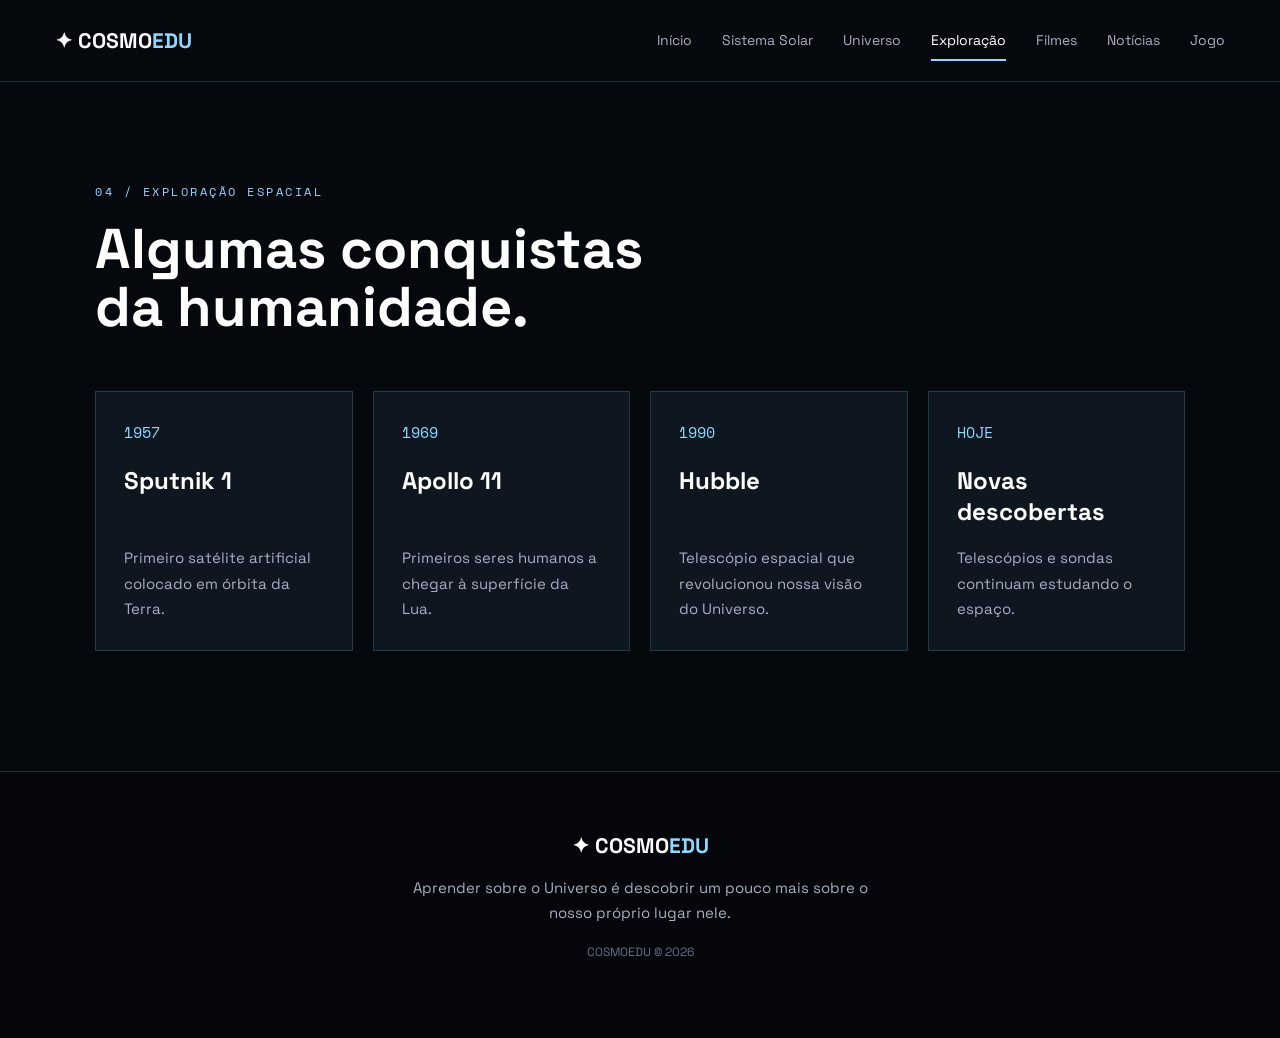
==== exploracao.html @ 3d1fa3d5 "Coloquei em paginas+mudança do Css" ====
<!DOCTYPE html>
<html lang="pt-BR"><head><meta charset="UTF-8"><meta name="viewport" content="width=device-width, initial-scale=1.0">
<meta name="description" content="CosmoEdu: conheça conquistas marcantes da exploração espacial, do Sputnik às novas descobertas.">
<title>Exploração Espacial | CosmoEdu</title>
<link rel="preconnect" href="https://fonts.googleapis.com"><link rel="preconnect" href="https://fonts.gstatic.com" crossorigin>
<link href="https://fonts.googleapis.com/css2?family=Space+Grotesk:wght@300..700&family=Space+Mono:ital,wght@0,400;0,700;1,400&display=swap" rel="stylesheet">
<link rel="stylesheet" href="css/exploracao.css"></head><body>
<header><a class="logo" href="index.html">✦ COSMO<span>EDU</span></a><nav><a class="" href="index.html">Início</a><a class="" href="sistema-solar.html">Sistema Solar</a><a class="" href="universo.html">Universo</a><a class="active" href="exploracao.html">Exploração</a><a class="" href="filmes.html">Filmes</a><a class="" href="noticias.html">Notícias</a><a class="" href="jogo.html">Jogo</a></nav></header>
<main><section class="exploracao" id="exploracao">
    <div class="titulo"><p class="azul">04 / EXPLORAÇÃO ESPACIAL</p><h2>Algumas conquistas<br>da humanidade.</h2></div>
    <div class="conquistas">
        <div><p class="ano">1957</p><h3>Sputnik 1</h3><p>Primeiro satélite artificial colocado em órbita da Terra.</p></div>
        <div><p class="ano">1969</p><h3>Apollo 11</h3><p>Primeiros seres humanos a chegar à superfície da Lua.</p></div>
        <div><p class="ano">1990</p><h3>Hubble</h3><p>Telescópio espacial que revolucionou nossa visão do Universo.</p></div>
        <div><p class="ano">HOJE</p><h3>Novas descobertas</h3><p>Telescópios e sondas continuam estudando o espaço.</p></div>
    </div>
</section></main>
<footer><div class="logo">✦ COSMO<span>EDU</span></div><p>Aprender sobre o Universo é descobrir um pouco mais sobre o nosso próprio lugar nele.</p><p class="rodape">COSMOEDU © 2026</p></footer>
</body></html>
---- css/exploracao.css ----
* {
    margin: 0;
    padding: 0;
    box-sizing: border-box;
}

html {
    scroll-behavior: smooth;
}

body {
    background: #05080d;
    color: #fff;
    font-family: "Space Grotesk", Arial, sans-serif;
    min-width: 1000px;
}

a {
    text-decoration: none;
    color: inherit;
}

p {
    color: #a8afc2;
    font-size: 16px;
    line-height: 1.7;
}

.azul {
    color: #8fd7ff;
    font-size: 12px;
    letter-spacing: 2.5px;
    font-family: "Space Mono", monospace;
}

header {
    height: 82px;
    padding: 0 55px;
    background: #05080d;
    border-bottom: 1px solid #20303d;

    display: flex;
    align-items: center;
    justify-content: space-between;

    position: sticky;
    top: 0;
    z-index: 10;
}

.logo {
    font-size: 21px;
    font-weight: 700;
}

.logo span {
    color: #8fd7ff;
}

nav {
    display: flex;
    gap: 30px;
}

nav a {
    color: #a8afc2;
    font-size: 14px;
    padding: 10px 0;
}

nav a:hover,
nav a.active {
    color: #fff;
}

nav a.active {
    border-bottom: 2px solid #8fd7ff;
}

main {
    width: 1160px;
    margin: auto;
}

.exploracao {
    padding: 100px 35px 120px;
}

.titulo {
    margin-bottom: 55px;
}

.titulo h2 {
    font-size: 56px;
    line-height: 1.03;
    margin-top: 18px;
}

.conquistas {
    display: grid;
    grid-template-columns: repeat(4, 1fr);
    gap: 20px;
}

.conquistas div {
    min-height: 260px;
    padding: 28px;
    background: #0e1720;
    border: 1px solid #263946;

    transition: 0.25s;

    display: flex;
    flex-direction: column;
}

.conquistas div:hover {
    border-color: #6ec8f3;
    transform: translateY(-7px);
}

.ano {
    color: #8fd7ff;
    font-family: "Space Mono", monospace;
    font-size: 15px;
}

.conquistas h3 {
    font-size: 24px;
    margin: 20px 0 12px;
}

.conquistas div > p:last-child {
    margin-top: auto;
    font-size: 15px;
}

footer {
    padding: 60px 20px;
    text-align: center;
    background: #04060b;
    border-top: 1px solid #20303d;
}

footer p {
    max-width: 500px;
    margin: 16px auto;
    font-size: 15px;
}

.rodape {
    color: #697186;
    font-size: 12px;
}
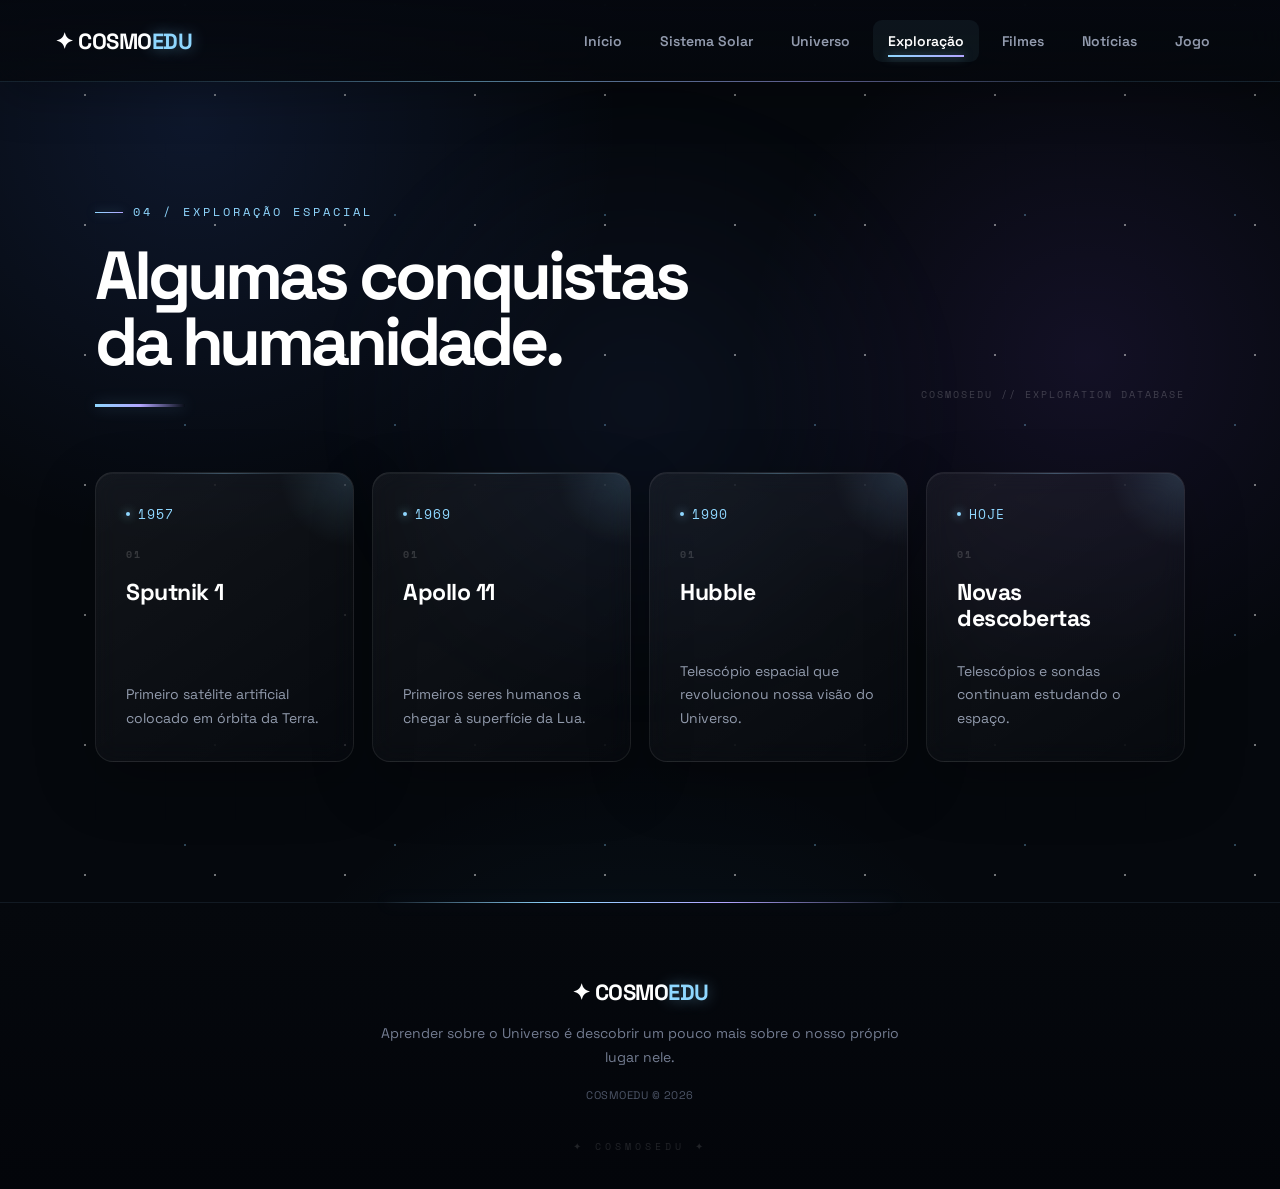
==== commit 9d5fbe3b: "Finalização do site (INCOMPLETA)" ====
--- a/exploracao.html
+++ b/exploracao.html
@@ -1,19 +1,35 @@
 <!DOCTYPE html>
+
 <html lang="pt-BR"><head><meta charset="UTF-8"><meta name="viewport" content="width=device-width, initial-scale=1.0">
-<meta name="description" content="CosmoEdu: conheça conquistas marcantes da exploração espacial, do Sputnik às novas descobertas.">
+
+    <meta name="description" content="CosmoEdu: conheça conquistas marcantes da exploração espacial, do Sputnik às novas descobertas.">
+
 <title>Exploração Espacial | CosmoEdu</title>
+
+
 <link rel="preconnect" href="https://fonts.googleapis.com"><link rel="preconnect" href="https://fonts.gstatic.com" crossorigin>
+
 <link href="https://fonts.googleapis.com/css2?family=Space+Grotesk:wght@300..700&family=Space+Mono:ital,wght@0,400;0,700;1,400&display=swap" rel="stylesheet">
+
+
 <link rel="stylesheet" href="css/exploracao.css"></head><body>
-<header><a class="logo" href="index.html">✦ COSMO<span>EDU</span></a><nav><a class="" href="index.html">Início</a><a class="" href="sistema-solar.html">Sistema Solar</a><a class="" href="universo.html">Universo</a><a class="active" href="exploracao.html">Exploração</a><a class="" href="filmes.html">Filmes</a><a class="" href="noticias.html">Notícias</a><a class="" href="jogo.html">Jogo</a></nav></header>
+
+
+    <header><a class="logo" href="index.html">✦ COSMO<span>EDU</span></a><nav><a class="" href="index.html">Início</a><a class="" href="sistema-solar.html">Sistema Solar</a><a class="" href="universo.html">Universo</a><a class="active" href="exploracao.html">Exploração</a><a class="" href="filmes.html">Filmes</a><a class="" href="noticias.html">Notícias</a><a class="" href="jogo.html">Jogo</a></nav></header>
+
 <main><section class="exploracao" id="exploracao">
+    
+    
     <div class="titulo"><p class="azul">04 / EXPLORAÇÃO ESPACIAL</p><h2>Algumas conquistas<br>da humanidade.</h2></div>
+    
     <div class="conquistas">
         <div><p class="ano">1957</p><h3>Sputnik 1</h3><p>Primeiro satélite artificial colocado em órbita da Terra.</p></div>
         <div><p class="ano">1969</p><h3>Apollo 11</h3><p>Primeiros seres humanos a chegar à superfície da Lua.</p></div>
         <div><p class="ano">1990</p><h3>Hubble</h3><p>Telescópio espacial que revolucionou nossa visão do Universo.</p></div>
         <div><p class="ano">HOJE</p><h3>Novas descobertas</h3><p>Telescópios e sondas continuam estudando o espaço.</p></div>
     </div>
+
+
 </section></main>
 <footer><div class="logo">✦ COSMO<span>EDU</span></div><p>Aprender sobre o Universo é descobrir um pouco mais sobre o nosso próprio lugar nele.</p><p class="rodape">COSMOEDU © 2026</p></footer>
 </body></html>
--- a/css/exploracao.css
+++ b/css/exploracao.css
@@ -9,10 +9,31 @@
 }
 
 body {
-    background: #05080d;
-    color: #fff;
+    min-width: 1000px;
+
+    color: #ffffff;
+
     font-family: "Space Grotesk", Arial, sans-serif;
-    min-width: 1000px;
+
+    background:
+        radial-gradient(
+            circle at 15% 10%,
+            rgba(74, 128, 255, .13),
+            transparent 28%
+        ),
+        radial-gradient(
+            circle at 85% 30%,
+            rgba(144, 91, 255, .10),
+            transparent 25%
+        ),
+        radial-gradient(
+            circle at 50% 100%,
+            rgba(49, 190, 255, .08),
+            transparent 32%
+        ),
+        #05080d;
+
+    overflow-x: hidden;
 }
 
 a {
@@ -26,129 +47,877 @@
     line-height: 1.7;
 }
 
-.azul {
-    color: #8fd7ff;
-    font-size: 12px;
-    letter-spacing: 2.5px;
-    font-family: "Space Mono", monospace;
-}
+
+/* =========================
+   SELEÇÃO
+   ========================= */
+
+::selection {
+    background: #8fd7ff;
+    color: #05080d;
+}
+
+
+/* =========================
+   ESTRELAS
+   ========================= */
+
+body::before {
+    content: "";
+
+    position: fixed;
+    inset: 0;
+
+    pointer-events: none;
+
+    z-index: -2;
+
+    opacity: .55;
+
+    background-image:
+        radial-gradient(
+            circle,
+            rgba(255,255,255,.8) 1px,
+            transparent 1px
+        ),
+        radial-gradient(
+            circle,
+            rgba(143,215,255,.55) 1px,
+            transparent 1px
+        );
+
+    background-size:
+        130px 130px,
+        210px 210px;
+
+    background-position:
+        20px 30px,
+        80px 110px;
+}
+
+
+/* =========================
+   LUZ AMBIENTE
+   ========================= */
+
+body::after {
+    content: "";
+
+    position: fixed;
+
+    width: 650px;
+    height: 650px;
+
+    top: 45%;
+    left: 50%;
+
+    transform: translate(-50%, -50%);
+
+    pointer-events: none;
+
+    z-index: -1;
+
+    background:
+        radial-gradient(
+            circle,
+            rgba(92, 139, 255, .07),
+            transparent 68%
+        );
+
+    filter: blur(30px);
+}
+
+
+/* =========================
+   HEADER
+   ========================= */
 
 header {
+    position: sticky;
+
+    top: 0;
+
+    z-index: 100;
+
     height: 82px;
+
     padding: 0 55px;
-    background: #05080d;
-    border-bottom: 1px solid #20303d;
 
     display: flex;
     align-items: center;
     justify-content: space-between;
 
-    position: sticky;
-    top: 0;
-    z-index: 10;
-}
+    background:
+        linear-gradient(
+            180deg,
+            rgba(5, 8, 15, .94),
+            rgba(5, 8, 13, .78)
+        );
+
+    border-bottom:
+        1px solid rgba(143,215,255,.13);
+
+    backdrop-filter: blur(18px);
+    -webkit-backdrop-filter: blur(18px);
+
+    box-shadow:
+        0 15px 45px rgba(0,0,0,.25);
+}
+
+
+/* linha de energia */
+
+header::after {
+    content: "";
+
+    position: absolute;
+
+    left: 12%;
+    right: 12%;
+    bottom: -1px;
+
+    height: 1px;
+
+    background:
+        linear-gradient(
+            90deg,
+            transparent,
+            rgba(143,215,255,.7),
+            rgba(178,165,255,.7),
+            transparent
+        );
+
+    opacity: .65;
+}
+
+
+/* =========================
+   LOGO
+   ========================= */
 
 .logo {
-    font-size: 21px;
+    position: relative;
+
+    font-size: 22px;
     font-weight: 700;
+
+    letter-spacing: -.5px;
+
+    transition: .3s ease;
 }
 
 .logo span {
     color: #8fd7ff;
-}
+
+    text-shadow:
+        0 0 15px rgba(143,215,255,.45);
+}
+
+.logo:hover {
+    transform: translateY(-1px);
+}
+
+
+/* =========================
+   NAV
+   ========================= */
 
 nav {
     display: flex;
-    gap: 30px;
+    gap: 8px;
 }
 
 nav a {
-    color: #a8afc2;
+    position: relative;
+
+    color: #929bae;
+
     font-size: 14px;
-    padding: 10px 0;
-}
-
-nav a:hover,
+    font-weight: 600;
+
+    padding: 12px 15px;
+
+    border-radius: 9px;
+
+    transition:
+        color .3s ease,
+        background .3s ease,
+        transform .3s ease;
+}
+
+nav a::after {
+    content: "";
+
+    position: absolute;
+
+    left: 15px;
+    right: 15px;
+    bottom: 5px;
+
+    height: 2px;
+
+    background:
+        linear-gradient(
+            90deg,
+            #8fd7ff,
+            #b2a5ff
+        );
+
+    transform: scaleX(0);
+
+    transition: transform .3s ease;
+}
+
+nav a:hover {
+    color: #ffffff;
+
+    background:
+        rgba(255,255,255,.04);
+
+    transform: translateY(-1px);
+}
+
+nav a:hover::after {
+    transform: scaleX(1);
+}
+
 nav a.active {
-    color: #fff;
-}
-
-nav a.active {
-    border-bottom: 2px solid #8fd7ff;
-}
+    color: #ffffff;
+
+    background:
+        rgba(143,215,255,.06);
+}
+
+nav a.active::after {
+    transform: scaleX(1);
+
+    box-shadow:
+        0 0 10px rgba(143,215,255,.55);
+}
+
+
+/* =========================
+   MAIN
+   ========================= */
 
 main {
     width: 1160px;
+
     margin: auto;
-}
+
+    position: relative;
+}
+
+
+/* =========================
+   EXPLORAÇÃO
+   ========================= */
 
 .exploracao {
-    padding: 100px 35px 120px;
-}
+    position: relative;
+
+    padding: 115px 35px 140px;
+}
+
+
+/* =========================
+   GRID TÉCNICO
+   ========================= */
+
+.exploracao::before {
+    content: "";
+
+    position: absolute;
+
+    top: 0;
+    left: 35px;
+    right: 35px;
+    bottom: 0;
+
+    pointer-events: none;
+
+    opacity: .18;
+
+    background-image:
+        linear-gradient(
+            rgba(143,215,255,.045) 1px,
+            transparent 1px
+        ),
+        linear-gradient(
+            90deg,
+            rgba(143,215,255,.045) 1px,
+            transparent 1px
+        );
+
+    background-size: 70px 70px;
+
+    mask-image:
+        linear-gradient(
+            to bottom,
+            transparent,
+            black 15%,
+            black 80%,
+            transparent
+        );
+}
+
+
+/* =========================
+   TÍTULO
+   ========================= */
 
 .titulo {
-    margin-bottom: 55px;
+    position: relative;
+
+    margin-bottom: 65px;
+}
+
+.azul {
+    display: inline-flex;
+
+    align-items: center;
+
+    gap: 10px;
+
+    color: #8fd7ff;
+
+    font-size: 12px;
+
+    letter-spacing: 3px;
+
+    font-family: "Space Mono", monospace;
+
+    text-transform: uppercase;
+}
+
+.azul::before {
+    content: "";
+
+    width: 28px;
+    height: 1px;
+
+    background:
+        linear-gradient(
+            90deg,
+            #8fd7ff,
+            #b2a5ff
+        );
+
+    box-shadow:
+        0 0 10px rgba(143,215,255,.5);
 }
 
 .titulo h2 {
-    font-size: 56px;
-    line-height: 1.03;
-    margin-top: 18px;
-}
+    position: relative;
+
+    max-width: 850px;
+
+    font-size: 68px;
+
+    line-height: .98;
+
+    letter-spacing: -4px;
+
+    margin-top: 20px;
+}
+
+.titulo h2::after {
+    content: "";
+
+    display: block;
+
+    width: 90px;
+    height: 3px;
+
+    margin-top: 28px;
+
+    background:
+        linear-gradient(
+            90deg,
+            #8fd7ff,
+            #b2a5ff,
+            transparent
+        );
+
+    box-shadow:
+        0 0 15px rgba(143,215,255,.3);
+}
+
+
+/* =========================
+   SUBTÍTULO
+   ========================= */
+
+.titulo::after {
+    content: "COSMOSEDU // EXPLORATION DATABASE";
+
+    position: absolute;
+
+    right: 0;
+    bottom: 5px;
+
+    color: rgba(255,255,255,.20);
+
+    font-family: "Space Mono", monospace;
+
+    font-size: 10px;
+
+    letter-spacing: 2px;
+}
+
+
+/* =========================
+   CARDS
+   ========================= */
 
 .conquistas {
+    position: relative;
+
     display: grid;
-    grid-template-columns: repeat(4, 1fr);
-    gap: 20px;
-}
+
+    grid-template-columns:
+        repeat(4, 1fr);
+
+    gap: 18px;
+}
+
+
+/* =========================
+   CARD
+   ========================= */
 
 .conquistas div {
-    min-height: 260px;
-    padding: 28px;
-    background: #0e1720;
-    border: 1px solid #263946;
-
-    transition: 0.25s;
+    position: relative;
+
+    min-height: 290px;
+
+    padding: 30px;
+
+    overflow: hidden;
 
     display: flex;
+
     flex-direction: column;
-}
+
+    border-radius: 18px;
+
+    border:
+        1px solid rgba(255,255,255,.08);
+
+    background:
+        linear-gradient(
+            145deg,
+            rgba(255,255,255,.055),
+            rgba(255,255,255,.012)
+        );
+
+    box-shadow:
+        inset 0 1px 0 rgba(255,255,255,.05),
+        0 20px 60px rgba(0,0,0,.25);
+
+    backdrop-filter: blur(12px);
+    -webkit-backdrop-filter: blur(12px);
+
+    transition:
+        transform .4s ease,
+        border-color .4s ease,
+        box-shadow .4s ease,
+        background .4s ease;
+}
+
+
+/* brilho superior */
+
+.conquistas div::before {
+    content: "";
+
+    position: absolute;
+
+    top: 0;
+    left: 20%;
+
+    width: 60%;
+    height: 1px;
+
+    background:
+        linear-gradient(
+            90deg,
+            transparent,
+            rgba(143,215,255,.7),
+            transparent
+        );
+
+    opacity: .4;
+}
+
+
+/* esfera decorativa */
+
+.conquistas div::after {
+    content: "";
+
+    position: absolute;
+
+    width: 150px;
+    height: 150px;
+
+    right: -75px;
+    top: -75px;
+
+    border-radius: 50%;
+
+    background:
+        radial-gradient(
+            circle,
+            rgba(143,215,255,.15),
+            transparent 70%
+        );
+
+    transition:
+        transform .5s ease;
+}
+
+
+/* hover */
 
 .conquistas div:hover {
-    border-color: #6ec8f3;
-    transform: translateY(-7px);
-}
+    transform:
+        translateY(-10px);
+
+    border-color:
+        rgba(143,215,255,.32);
+
+    background:
+        linear-gradient(
+            145deg,
+            rgba(143,215,255,.075),
+            rgba(178,165,255,.025)
+        );
+
+    box-shadow:
+        inset 0 1px 0 rgba(255,255,255,.08),
+        0 30px 80px rgba(0,0,0,.38),
+        0 0 35px rgba(143,215,255,.06);
+}
+
+.conquistas div:hover::after {
+    transform: scale(1.8);
+}
+
+
+/* =========================
+   ANO
+   ========================= */
 
 .ano {
+    position: relative;
+
+    z-index: 2;
+
     color: #8fd7ff;
+
     font-family: "Space Mono", monospace;
-    font-size: 15px;
-}
+
+    font-size: 13px;
+
+    letter-spacing: 1px;
+
+    padding-left: 12px;
+}
+
+.ano::before {
+    content: "";
+
+    position: absolute;
+
+    left: 0;
+    top: 50%;
+
+    width: 4px;
+    height: 4px;
+
+    transform: translateY(-50%);
+
+    border-radius: 50%;
+
+    background: #8fd7ff;
+
+    box-shadow:
+        0 0 10px #8fd7ff;
+}
+
+
+/* =========================
+   CARD TÍTULO
+   ========================= */
 
 .conquistas h3 {
-    font-size: 24px;
-    margin: 20px 0 12px;
-}
+    position: relative;
+
+    z-index: 2;
+
+    font-size: 23px;
+
+    line-height: 1.15;
+
+    margin: 24px 0 14px;
+
+    letter-spacing: -.5px;
+}
+
+
+/* =========================
+   CARD TEXTO
+   ========================= */
 
 .conquistas div > p:last-child {
+    position: relative;
+
+    z-index: 2;
+
     margin-top: auto;
-    font-size: 15px;
-}
+
+    font-size: 14px;
+
+    line-height: 1.7;
+
+    color: #929bad;
+}
+
+
+/* =========================
+   CARD NUMERAÇÃO
+   ========================= */
+
+.conquistas div:nth-child(1)::marker {
+    display: none;
+}
+
+.conquistas div:nth-child(1) {
+    counter-increment: cards;
+}
+
+.conquistas {
+    counter-reset: cards;
+}
+
+.conquistas div h3::before {
+    content: "0" counter(cards);
+
+    display: block;
+
+    margin-bottom: 18px;
+
+    color: rgba(255,255,255,.16);
+
+    font-family: "Space Mono", monospace;
+
+    font-size: 10px;
+
+    letter-spacing: 2px;
+}
+
+
+/* =========================
+   LINHA ENTRE CARDS
+   ========================= */
+
+.conquistas div:hover h3 {
+    color: #ffffff;
+}
+
+
+/* =========================
+   FOOTER
+   ========================= */
 
 footer {
-    padding: 60px 20px;
+    position: relative;
+
+    padding: 75px 20px 35px;
+
     text-align: center;
-    background: #04060b;
-    border-top: 1px solid #20303d;
+
+    background:
+        linear-gradient(
+            180deg,
+            #05080d,
+            #03050a
+        );
+
+    border-top:
+        1px solid rgba(143,215,255,.10);
+}
+
+
+/* linha luminosa */
+
+footer::before {
+    content: "";
+
+    position: absolute;
+
+    top: -1px;
+
+    left: 30%;
+    right: 30%;
+
+    height: 1px;
+
+    background:
+        linear-gradient(
+            90deg,
+            transparent,
+            #8fd7ff,
+            #b2a5ff,
+            transparent
+        );
+
+    box-shadow:
+        0 0 15px rgba(143,215,255,.25);
+}
+
+
+/* logo/footer */
+
+footer::after {
+    content: "✦  COSMOSEDU  ✦";
+
+    display: block;
+
+    margin-top: 35px;
+
+    color: rgba(255,255,255,.12);
+
+    font-family: "Space Mono", monospace;
+
+    font-size: 10px;
+
+    letter-spacing: 4px;
 }
 
 footer p {
-    max-width: 500px;
+    max-width: 540px;
+
     margin: 16px auto;
-    font-size: 15px;
+
+    font-size: 14px;
+
+    color: #737c91;
 }
 
 .rodape {
-    color: #697186;
-    font-size: 12px;
-}+    color: #4e5668;
+
+    font-size: 11px;
+
+    letter-spacing: .5px;
+}
+
+
+/* =========================
+   SCROLLBAR
+   ========================= */
+
+::-webkit-scrollbar {
+    width: 8px;
+}
+
+::-webkit-scrollbar-track {
+    background: #03050a;
+}
+
+::-webkit-scrollbar-thumb {
+    background:
+        linear-gradient(
+            #8fd7ff,
+            #9da9ff
+        );
+
+    border-radius: 20px;
+}
+
+::-webkit-scrollbar-thumb:hover {
+    background: #ffffff;
+}
+
+
+/* =========================
+   ANIMAÇÃO DE ENTRADA
+   ========================= */
+
+.titulo {
+    animation:
+        reveal .8s ease both;
+}
+
+.conquistas div {
+    animation:
+        reveal .7s ease both;
+}
+
+.conquistas div:nth-child(1) {
+    animation-delay: .08s;
+}
+
+.conquistas div:nth-child(2) {
+    animation-delay: .16s;
+}
+
+.conquistas div:nth-child(3) {
+    animation-delay: .24s;
+}
+
+.conquistas div:nth-child(4) {
+    animation-delay: .32s;
+}
+
+@keyframes reveal {
+    from {
+        opacity: 0;
+
+        transform:
+            translateY(25px);
+    }
+
+    to {
+        opacity: 1;
+
+        transform:
+            translateY(0);
+    }
+}
+
+
+/* =========================
+   FALLBACK DO GLASS
+   ========================= */
+
+@supports not (backdrop-filter: blur(10px)) {
+
+    header,
+    .conquistas div {
+        background:
+            #0b1119;
+    }
+}
+
+
+/* =========================
+   ACESSIBILIDADE
+   ========================= */
+
+@media (prefers-reduced-motion: reduce) {
+
+    html {
+        scroll-behavior: auto;
+    }
+
+    *,
+    *::before,
+    *::after {
+        animation-duration: .01ms !important;
+        animation-iteration-count: 1 !important;
+        transition-duration: .01ms !important;
+    }
+}
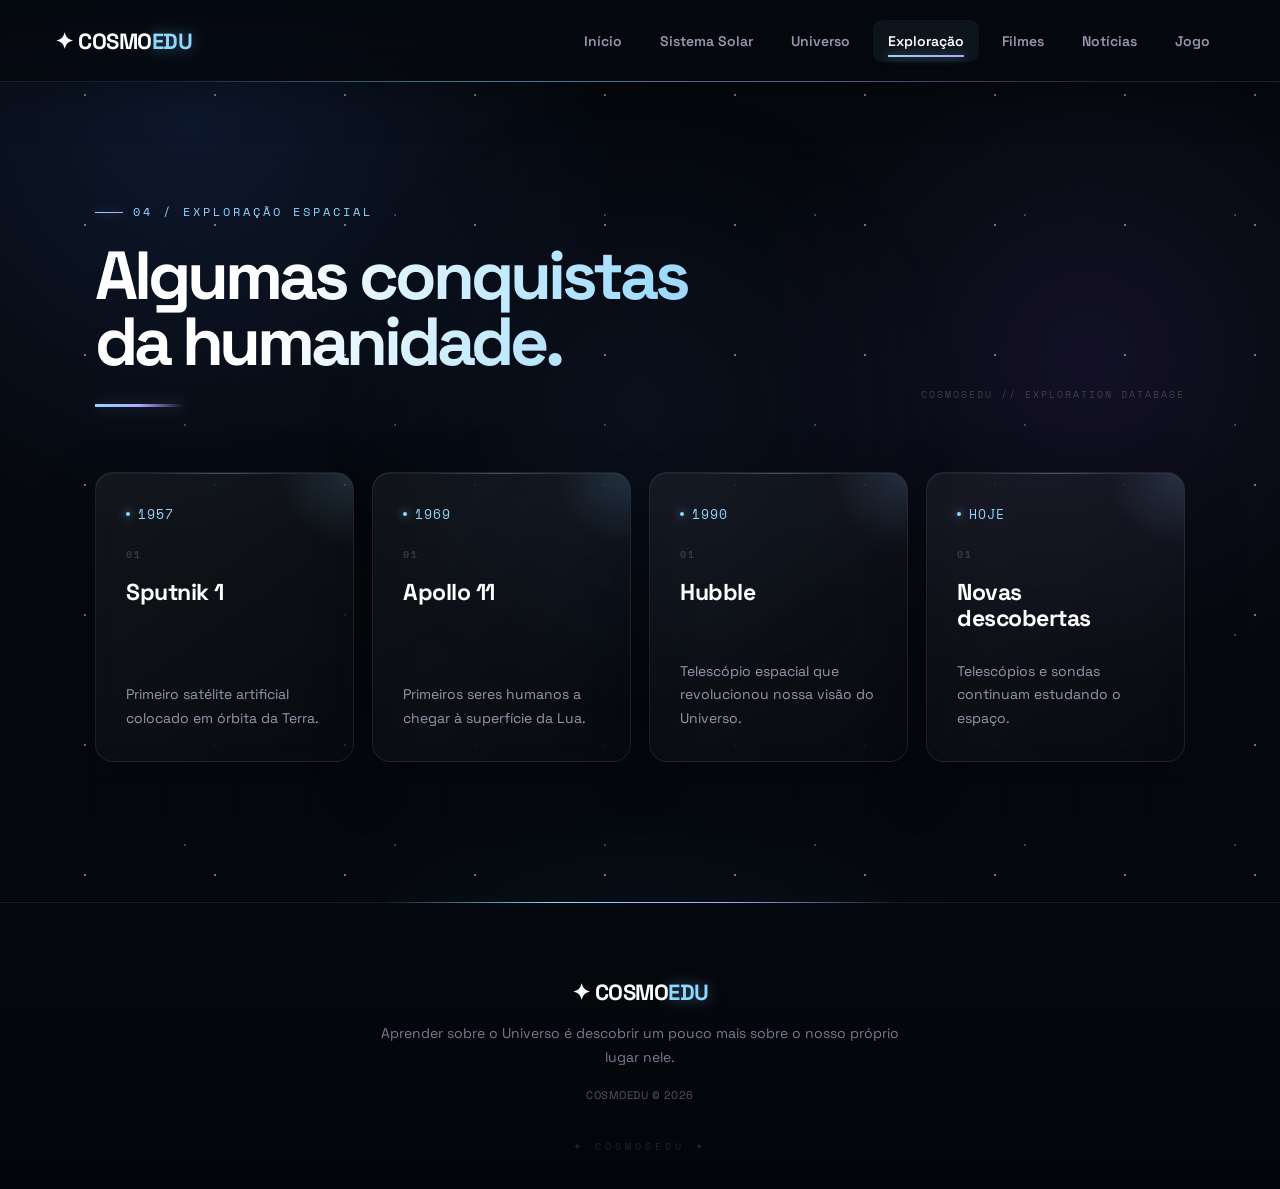
==== commit 49737b8a: "Estilização melhorada" ====
--- a/exploracao.html
+++ b/exploracao.html
@@ -32,4 +32,6 @@
 
 </section></main>
 <footer><div class="logo">✦ COSMO<span>EDU</span></div><p>Aprender sobre o Universo é descobrir um pouco mais sobre o nosso próprio lugar nele.</p><p class="rodape">COSMOEDU © 2026</p></footer>
+<script src="JavaScript/exploracao.js"></script>
+
 </body></html>
--- a/css/exploracao.css
+++ b/css/exploracao.css
@@ -217,6 +217,11 @@
     transform: translateY(-1px);
 }
 
+nav a:focus-visible {
+    outline: 2px solid #8fd7ff;
+    outline-offset: 4px;
+}
+
 
 /* =========================
    NAV
@@ -419,6 +424,10 @@
     letter-spacing: -4px;
 
     margin-top: 20px;
+    background: linear-gradient(100deg, #ffffff 20%, #9edcff 65%, #b2a5ff);
+    background-clip: text;
+    -webkit-background-clip: text;
+    -webkit-text-fill-color: transparent;
 }
 
 .titulo h2::after {
@@ -523,6 +532,7 @@
         border-color .4s ease,
         box-shadow .4s ease,
         background .4s ease;
+    isolation: isolate;
 }
 
 
@@ -724,6 +734,10 @@
 
 .conquistas div:hover h3 {
     color: #ffffff;
+}
+
+.conquistas div:hover .ano {
+    text-shadow: 0 0 12px rgba(143, 215, 255, 0.55);
 }
 
 
@@ -885,6 +899,85 @@
 
         transform:
             translateY(0);
+    }
+}
+
+@media (max-width: 1100px) {
+    body {
+        min-width: 0;
+    }
+
+    header {
+        padding: 0 24px;
+    }
+
+    main {
+        width: min(100% - 40px, 1000px);
+    }
+
+    .conquistas {
+        grid-template-columns: repeat(2, 1fr);
+    }
+}
+
+@media (max-width: 680px) {
+    header {
+        height: auto;
+        min-height: 82px;
+        align-items: flex-start;
+        flex-direction: column;
+        gap: 12px;
+        padding: 20px;
+    }
+
+    nav {
+        width: 100%;
+        flex-wrap: wrap;
+        gap: 8px 12px;
+    }
+
+    nav a {
+        padding: 5px 10px 10px;
+        font-size: 13px;
+    }
+
+    nav a::after {
+        left: 10px;
+        right: 10px;
+    }
+
+    .exploracao {
+        padding: 75px 0 90px;
+    }
+
+    .titulo {
+        margin-bottom: 45px;
+    }
+
+    .titulo h2 {
+        font-size: clamp(40px, 11vw, 68px);
+        letter-spacing: -2px;
+    }
+
+    .titulo::after {
+        position: static;
+        display: block;
+        margin-top: 24px;
+        font-size: 8px;
+    }
+
+    .conquistas {
+        grid-template-columns: 1fr;
+        gap: 16px;
+    }
+
+    .conquistas div {
+        min-height: 245px;
+        padding: 26px;
+    }
+
+    footer {
+        padding: 58px 20px 30px;
     }
 }
 
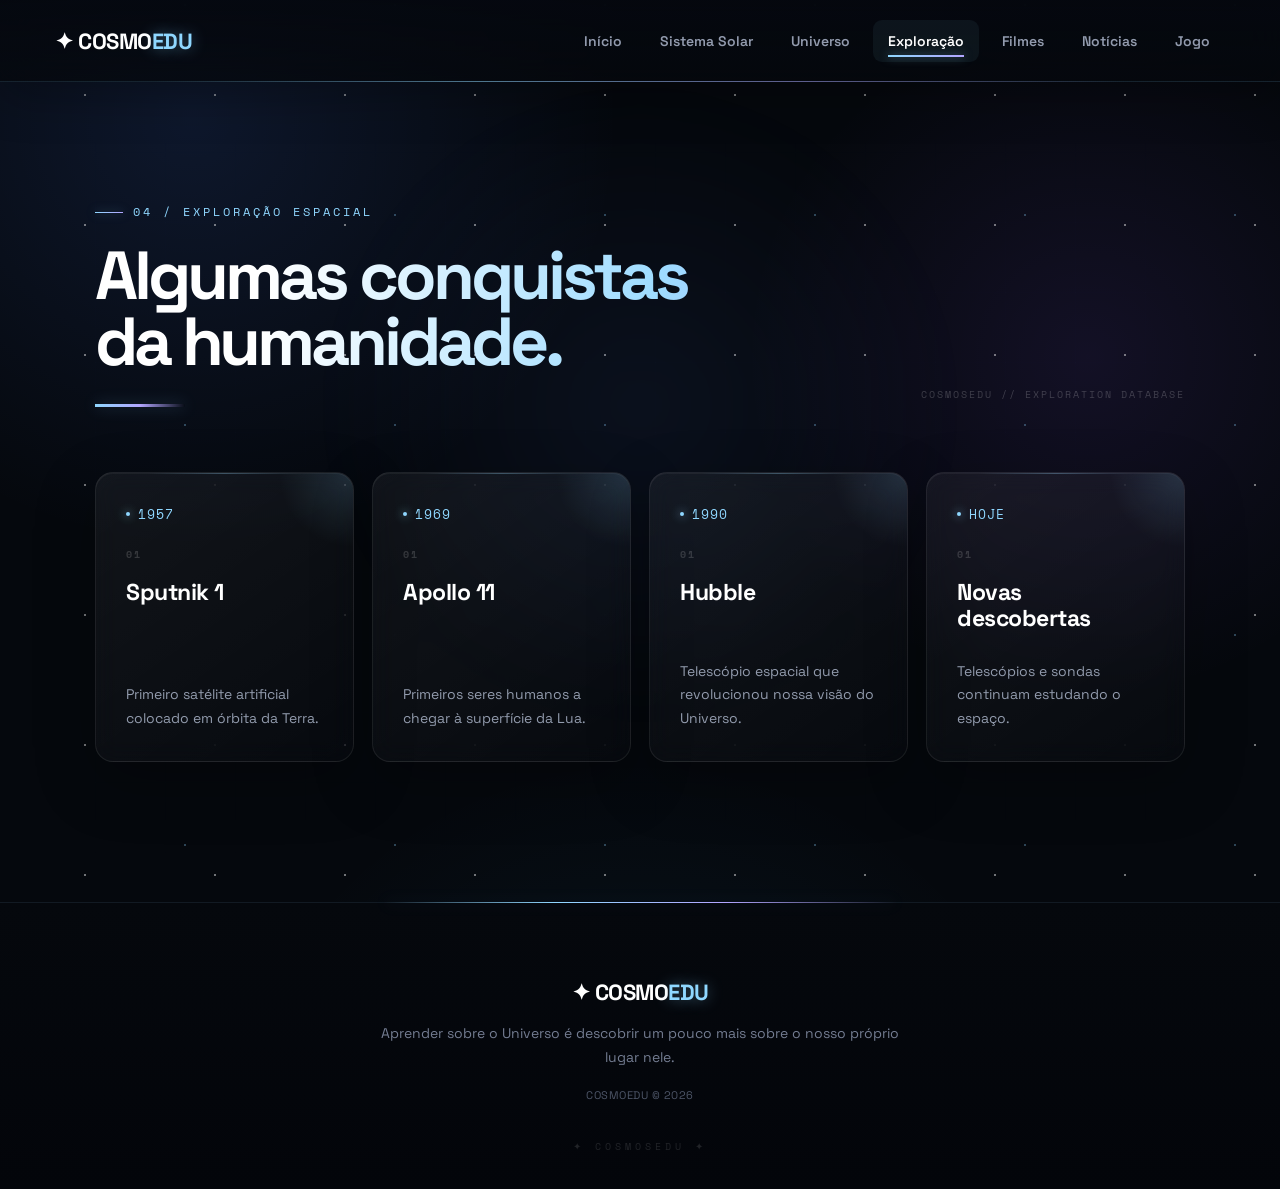
==== commit 5675bb6b: "JS mais otimizado" ====
--- a/exploracao.html
+++ b/exploracao.html
@@ -33,5 +33,6 @@
 </section></main>
 <footer><div class="logo">✦ COSMO<span>EDU</span></div><p>Aprender sobre o Universo é descobrir um pouco mais sobre o nosso próprio lugar nele.</p><p class="rodape">COSMOEDU © 2026</p></footer>
 <script src="JavaScript/exploracao.js"></script>
+<script src="JavaScript/interacoes.js"></script>
 
 </body></html>
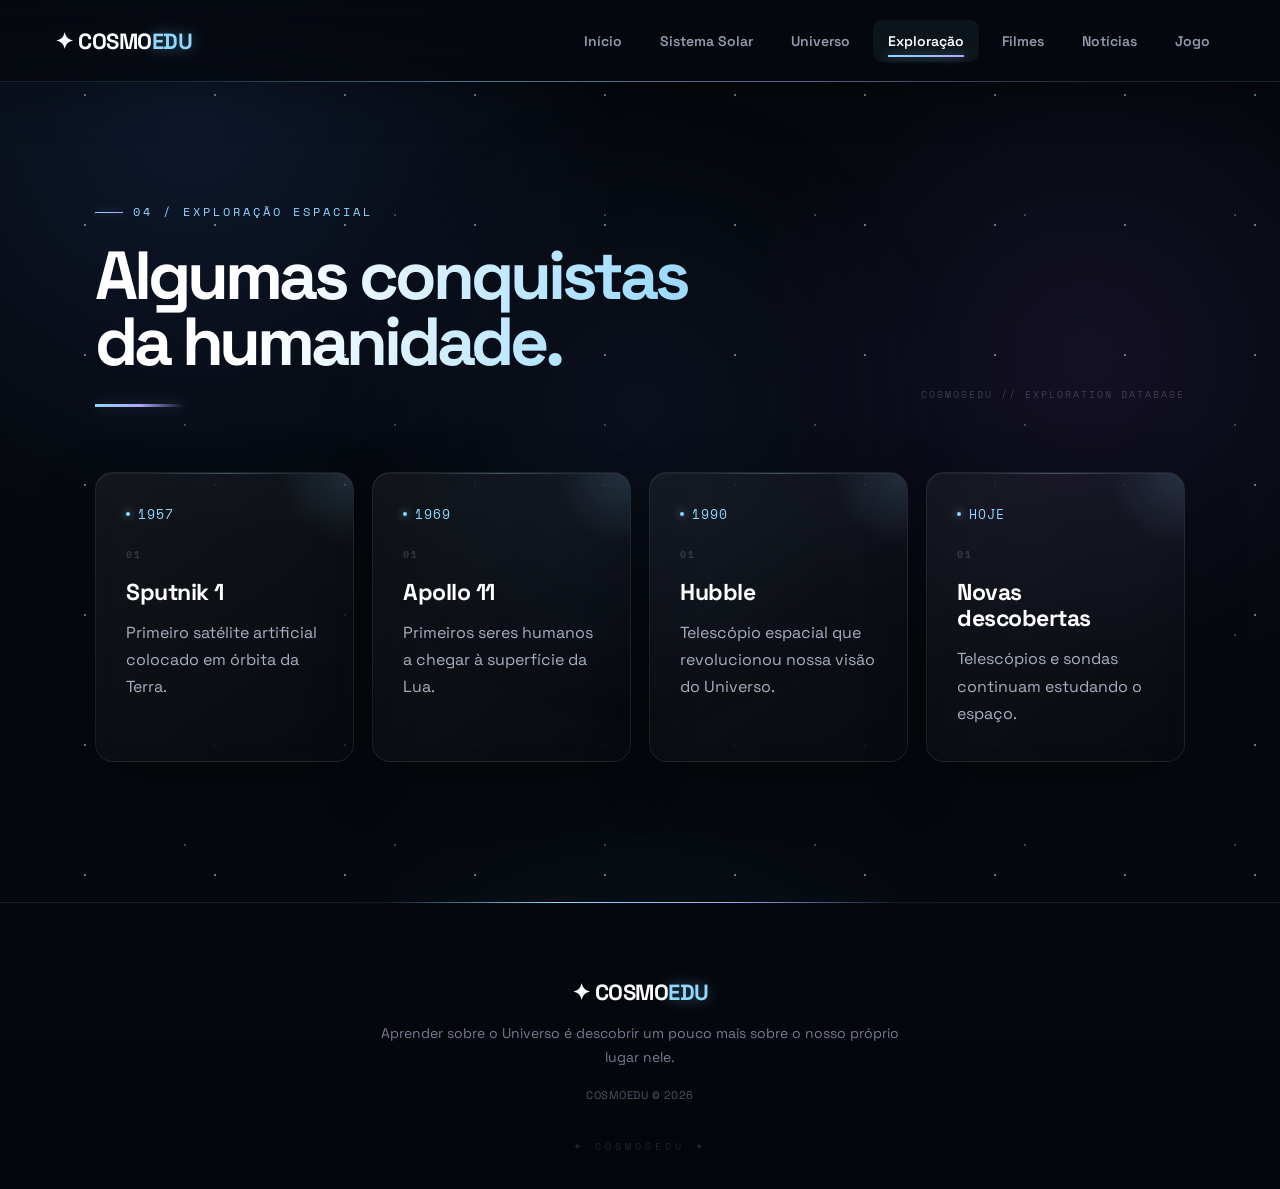
==== commit a905ce5b: "Analise final completa" ====
--- a/exploracao.html
+++ b/exploracao.html
@@ -12,7 +12,7 @@
 <link href="https://fonts.googleapis.com/css2?family=Space+Grotesk:wght@300..700&family=Space+Mono:ital,wght@0,400;0,700;1,400&display=swap" rel="stylesheet">
 
 
-<link rel="stylesheet" href="css/exploracao.css"></head><body>
+<link rel="stylesheet" href="css/exploracao.css"><link rel="stylesheet" href="css/responsivo.css"></head><body>
 
 
     <header><a class="logo" href="index.html">✦ COSMO<span>EDU</span></a><nav><a class="" href="index.html">Início</a><a class="" href="sistema-solar.html">Sistema Solar</a><a class="" href="universo.html">Universo</a><a class="active" href="exploracao.html">Exploração</a><a class="" href="filmes.html">Filmes</a><a class="" href="noticias.html">Notícias</a><a class="" href="jogo.html">Jogo</a></nav></header>
--- a/css/responsivo.css
+++ b/css/responsivo.css
@@ -0,0 +1,291 @@
+/* Camada compartilhada de responsividade e navegação */
+
+body {
+    min-width: 0 !important;
+}
+
+main {
+    width: min(1160px, calc(100% - 40px)) !important;
+    margin-left: auto !important;
+    margin-right: auto !important;
+}
+
+.jogo {
+    width: min(1120px, 100%) !important;
+}
+
+body.animacoes-ativas .revelar-item {
+    opacity: 0;
+    transform: translateY(24px);
+    transition:
+        opacity 0.7s ease,
+        transform 0.7s cubic-bezier(0.2, 0.75, 0.25, 1);
+    transition-delay: var(--atraso-reveal, 0ms);
+}
+
+body.animacoes-ativas .revelar-item.revelado {
+    opacity: 1;
+    transform: translateY(0);
+}
+
+body.animacoes-ativas .efeito-luz {
+    isolation: isolate;
+}
+
+.brilho-superficie {
+    position: absolute;
+    inset: 0;
+    z-index: 0;
+    border-radius: inherit;
+    background: radial-gradient(
+        circle 130px at var(--luz-x, 50%) var(--luz-y, 50%),
+        rgba(143, 215, 255, 0.16),
+        transparent 72%
+    );
+    opacity: 0;
+    pointer-events: none;
+    transition: opacity 0.3s ease;
+    mix-blend-mode: screen;
+}
+
+.efeito-luz > *:not(.brilho-superficie) {
+    position: relative;
+    z-index: 1;
+}
+
+.efeito-luz.luz-ativa .brilho-superficie {
+    opacity: 1;
+}
+
+body.animacoes-ativas .planeta.revelar-item:hover,
+body.animacoes-ativas .card.revelar-item:hover,
+body.animacoes-ativas .noticia.revelar-item:hover,
+body.animacoes-ativas .filme.revelar-item:hover {
+    transform: translateY(-8px);
+}
+
+.menu-toggle {
+    display: none;
+    align-items: center;
+    justify-content: center;
+    gap: 8px;
+    min-width: 44px;
+    min-height: 44px;
+    padding: 8px 12px;
+    border: 1px solid rgba(143, 215, 255, 0.28);
+    border-radius: 8px;
+    background: rgba(13, 20, 39, 0.86);
+    color: inherit;
+    font: inherit;
+    font-size: 12px;
+    cursor: pointer;
+}
+
+.menu-toggle:hover,
+.menu-toggle:focus-visible {
+    border-color: #8fd7ff;
+    color: #8fd7ff;
+}
+
+.menu-toggle-icon {
+    display: grid;
+    gap: 4px;
+}
+
+.menu-toggle-icon span {
+    display: block;
+    width: 16px;
+    height: 2px;
+    border-radius: 2px;
+    background: currentColor;
+}
+
+@media (max-width: 760px) {
+    header {
+        min-height: 72px !important;
+        height: auto !important;
+        padding: 14px 20px !important;
+        flex-direction: row !important;
+        align-items: center !important;
+        gap: 16px !important;
+        position: sticky;
+    }
+
+    header::before,
+    header::after {
+        left: 20px !important;
+        right: 20px !important;
+    }
+
+    header .logo {
+        font-size: clamp(18px, 5vw, 23px);
+        margin-right: auto;
+    }
+
+    .menu-toggle {
+        display: inline-flex;
+    }
+
+    header nav {
+        display: none;
+        position: absolute;
+        top: calc(100% + 1px);
+        left: 0;
+        right: 0;
+        width: auto !important;
+        max-height: calc(100vh - 88px);
+        overflow-y: auto;
+        padding: 12px 20px 16px;
+        flex-direction: column !important;
+        align-items: stretch !important;
+        gap: 2px !important;
+        background: rgba(5, 9, 20, 0.98);
+        border-bottom: 1px solid rgba(143, 215, 255, 0.18);
+        box-shadow: 0 18px 30px rgba(0, 0, 0, 0.28);
+    }
+
+    header.menu-aberto nav {
+        display: flex;
+    }
+
+    header nav a {
+        display: block;
+        padding: 12px 4px !important;
+        font-size: 14px !important;
+    }
+
+    header nav a::after,
+    header nav a::before {
+        bottom: 4px !important;
+        left: 0 !important;
+        right: auto !important;
+    }
+
+    main {
+        width: min(100% - 32px, 1160px) !important;
+    }
+
+    .inicio {
+        min-height: auto !important;
+        padding: 64px 16px 72px !important;
+        flex-direction: column;
+        align-items: stretch;
+        gap: 54px;
+    }
+
+    .jogo {
+        width: 100% !important;
+        padding: 64px 0 72px !important;
+    }
+
+    .titulo > p:last-child {
+        width: 100% !important;
+    }
+
+    .jogo-container {
+        padding: 10px !important;
+    }
+
+    .hud {
+        grid-template-columns: repeat(2, 1fr) !important;
+        gap: 8px !important;
+    }
+
+    .hud-item {
+        padding: 14px 12px !important;
+    }
+
+    .game-wrapper {
+        height: min(580px, 125vw) !important;
+    }
+
+    .instrucoes {
+        flex-wrap: wrap;
+        gap: 12px 18px;
+        line-height: 1.4;
+    }
+
+    .inicio-texto,
+    .introducao > div,
+    .curiosidades .titulo,
+    .lista {
+        width: 100% !important;
+    }
+
+    .inicio h1 {
+        font-size: clamp(44px, 14vw, 68px) !important;
+        letter-spacing: -2px !important;
+    }
+
+    .inicio-imagem {
+        width: min(100%, 350px) !important;
+        height: min(100vw, 350px) !important;
+        margin: 0 auto;
+    }
+
+    .inicio-imagem::before {
+        width: 96% !important;
+        height: 96% !important;
+    }
+
+    .inicio-imagem::after {
+        width: 76% !important;
+        height: 76% !important;
+    }
+
+    .inicio-imagem img {
+        width: min(80vw, 280px) !important;
+        height: min(80vw, 280px) !important;
+    }
+
+    .inicio-imagem .orbita {
+        width: 108% !important;
+        height: 108% !important;
+    }
+
+    .page-section,
+    .curiosidades {
+        padding: 72px 16px !important;
+        flex-direction: column;
+        gap: 42px;
+    }
+
+    .introducao .texto {
+        padding: 24px 0 24px 20px !important;
+    }
+
+    .introducao h2,
+    .titulo h2 {
+        font-size: clamp(40px, 12vw, 58px) !important;
+    }
+
+    footer {
+        padding-left: 20px !important;
+        padding-right: 20px !important;
+    }
+}
+
+@media (max-width: 420px) {
+    .menu-toggle-label {
+        display: none;
+    }
+
+    main {
+        width: min(100% - 24px, 1160px) !important;
+    }
+}
+
+@media (prefers-reduced-motion: reduce) {
+    body.animacoes-ativas .revelar-item,
+    body.animacoes-ativas .revelar-item.revelado {
+        opacity: 1;
+        transform: none;
+        transition: none !important;
+    }
+
+    .menu-toggle,
+    header nav,
+    .brilho-superficie {
+        transition: none !important;
+    }
+}
